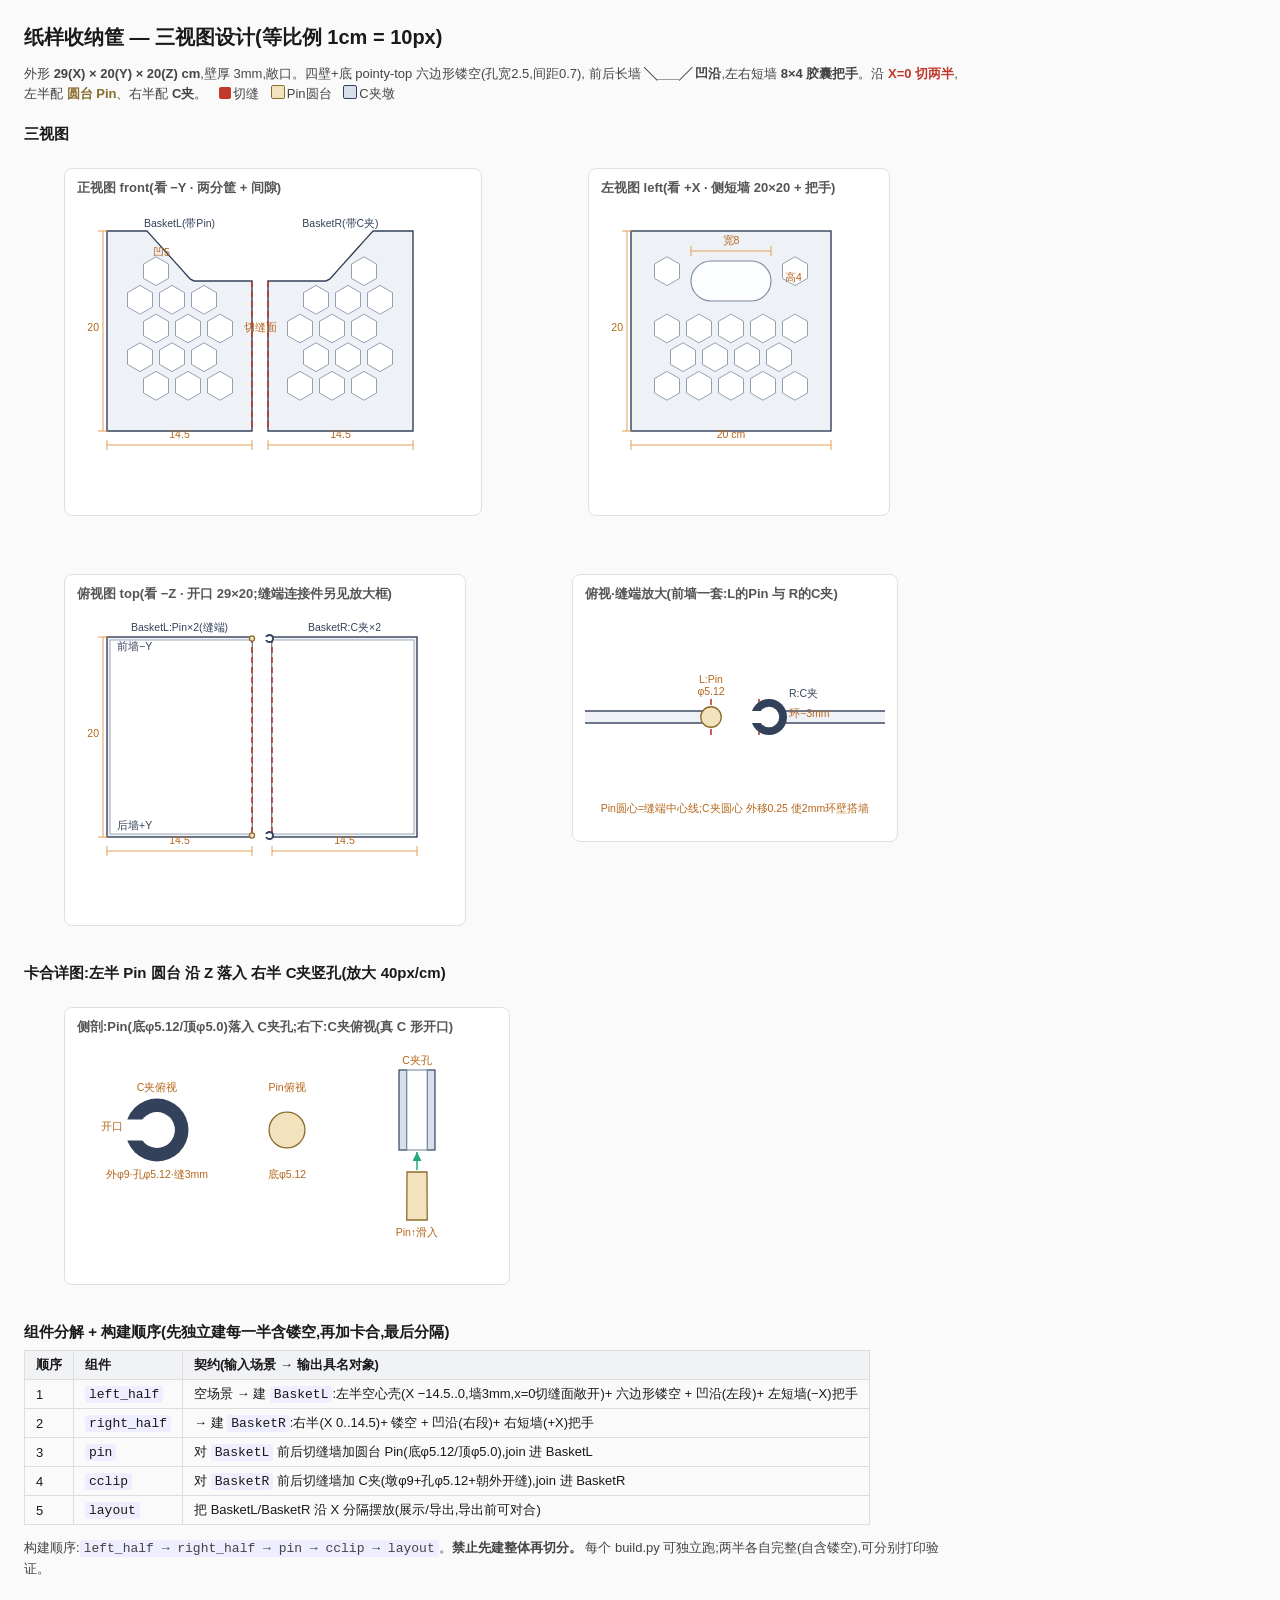
==== projects/basket/spec/preview.html @ 08e832f0 "Add spec-3d-model workflow scaffold + basket pilot spec - CLAUDE.md: 分层分治方法论 + 执行模型 + 坐标系统(绝对/相对/虚拟物" ====
<!DOCTYPE html>
<html lang="zh">
<head>
<meta charset="UTF-8">
<title>纸样收纳筐 · 三视图设计</title>
<style>
  body{font-family:-apple-system,"PingFang SC",sans-serif;margin:24px;color:#1a1a1a;background:#fafafa;}
  h1{font-size:20px;} h2{font-size:15px;margin:22px 0 8px;}
  p{font-size:13px;color:#444;max-width:940px;line-height:1.5;}
  .views{display:flex;gap:26px;flex-wrap:wrap;align-items:flex-start;}
  .view{background:#fff;border:1px solid #e0e0e0;border-radius:8px;padding:10px 12px;}
  .view figcaption{font-size:13px;color:#555;margin-bottom:4px;font-weight:600;}
  .edge{fill:#eef2f7;stroke:#33415a;stroke-width:1.4;}
  .inner{fill:#fff;stroke:#8894a5;stroke-width:0.8;}
  .hex{fill:#fff;stroke:#7a8aa0;stroke-width:0.8;}
  .hole{fill:#fbfdff;stroke:#7a8aa0;stroke-width:1.1;}
  .post{fill:#d7e0ea;stroke:#33415a;stroke-width:1.2;}
  .pin{fill:#f3e2be;stroke:#8a6d2b;stroke-width:1.3;}
  .cut{fill:none;stroke:#c0392b;stroke-width:1.6;stroke-dasharray:6 4;}
  .dim{stroke:#e08a2b;stroke-width:0.8;}
  .dimtxt{fill:#b5661a;font-size:10.5px;}
  .lbl{fill:#33415a;font-size:10.5px;}
  table{border-collapse:collapse;font-size:13px;margin-top:8px;}
  td,th{border:1px solid #ddd;padding:5px 11px;text-align:left;} th{background:#f0f2f5;}
  code{background:#eef;padding:1px 4px;border-radius:3px;}
  .k{display:inline-block;width:12px;height:12px;border-radius:2px;vertical-align:-1px;margin:0 2px 0 8px;}
</style>
</head>
<body>
  <h1>纸样收纳筐 — 三视图设计(等比例 1cm = 10px)</h1>
  <p>外形 <b>29(X) × 20(Y) × 20(Z) cm</b>,壁厚 3mm,敞口。四壁+底 pointy-top 六边形镂空(孔宽2.5,间距0.7),
     前后长墙 <b>╲___╱ 凹沿</b>,左右短墙 <b>8×4 胶囊把手</b>。沿 <b style="color:#c0392b">X=0 切两半</b>,
     左半配 <b style="color:#8a6d2b">圆台 Pin</b>、右半配 <b>C夹</b>。
     <span class="k" style="background:#c0392b"></span>切缝
     <span class="k" style="background:#f3e2be;border:1px solid #8a6d2b"></span>Pin圆台
     <span class="k" style="background:#d7e0ea;border:1px solid #33415a"></span>C夹墩
  </p>

  <h2>三视图</h2>
  <div class="views">
    <figure class="view">
      <figcaption>正视图 front(看 −Y · 两分筐 + 间隙)</figcaption>
      <svg id="svg-front" width="392" height="300"></svg>
    </figure>
    <figure class="view">
      <figcaption>左视图 left(看 +X · 侧短墙 20×20 + 把手)</figcaption>
      <svg id="svg-left" width="276" height="300"></svg>
    </figure>
    <figure class="view">
      <figcaption>俯视图 top(看 −Z · 开口 29×20;缝端连接件另见放大框)</figcaption>
      <svg id="svg-top" width="376" height="304"></svg>
    </figure>
    <figure class="view">
      <figcaption>俯视·缝端放大(前墙一套:L的Pin 与 R的C夹)</figcaption>
      <svg id="svg-seam" width="300" height="220"></svg>
    </figure>
  </div>

  <h2>卡合详图:左半 Pin 圆台 沿 Z 落入 右半 C夹竖孔(放大 40px/cm)</h2>
  <div class="views">
    <figure class="view">
      <figcaption>侧剖:Pin(底φ5.12/顶φ5.0)落入 C夹孔;右下:C夹俯视(真 C 形开口)</figcaption>
      <svg id="svg-joint" width="420" height="230"></svg>
    </figure>
  </div>

  <h2>组件分解 + 构建顺序(先独立建每一半含镂空,再加卡合,最后分隔)</h2>
  <table>
    <tr><th>顺序</th><th>组件</th><th>契约(输入场景 → 输出具名对象)</th></tr>
    <tr><td>1</td><td><code>left_half</code></td><td>空场景 → 建 <code>BasketL</code>:左半空心壳(X −14.5..0,墙3mm,x=0切缝面敞开)+ 六边形镂空 + 凹沿(左段)+ 左短墙(−X)把手</td></tr>
    <tr><td>2</td><td><code>right_half</code></td><td>→ 建 <code>BasketR</code>:右半(X 0..14.5)+ 镂空 + 凹沿(右段)+ 右短墙(+X)把手</td></tr>
    <tr><td>3</td><td><code>pin</code></td><td>对 <code>BasketL</code> 前后切缝墙加圆台 Pin(底φ5.12/顶φ5.0),join 进 BasketL</td></tr>
    <tr><td>4</td><td><code>cclip</code></td><td>对 <code>BasketR</code> 前后切缝墙加 C夹(墩φ9+孔φ5.12+朝外开缝),join 进 BasketR</td></tr>
    <tr><td>5</td><td><code>layout</code></td><td>把 BasketL/BasketR 沿 X 分隔摆放(展示/导出,导出前可对合)</td></tr>
  </table>
  <p>构建顺序:<code>left_half → right_half → pin → cclip → layout</code>。<b>禁止先建整体再切分。</b>
     每个 build.py 可独立跑;两半各自完整(自含镂空),可分别打印验证。</p>

<script>
// ===== 尺寸(镜像 params.py,cm) =====
const P = {
  LENGTH:29, WIDTH:20, HEIGHT:20, WALL:0.3,
  HEX_W:2.5, R:2.5/Math.sqrt(3), HH:1.25,
  SCALLOP_DIP:5, SCALLOP_CORNER:4, SCALLOP_FLAT:6,
  HANDLE_W:8, HANDLE_H:4, HANDLE_GAP_TOP:3,
  SEAM_HALF:0.75, JOINT_OD:0.9, JOINT_ID:0.512, JOINT_R:0.45,
  PIN_D_TOP:0.5, PIN_D_BOT:0.512, SLOT_W:0.30, JOINT_TOP:15, CCLIP_OFFSET:0.25,
};
const S = 10, PAD = 30;   // px/cm, 内边距
const NS = "http://www.w3.org/2000/svg";

// ===== 六边形中心坐标(由 params 算得,见 spec 说明) u=沿墙, v=竖直 =====
// 每行 [v, [u,...]]
const FRONT_HEX = [
  [4.52,[-9.6,-6.4,-3.2,3.2,6.4,9.6]],
  [7.38,[-11.2,-8.0,-4.8,4.8,8.0,11.2]],
  [10.25,[-9.6,-6.4,-3.2,3.2,6.4,9.6]],
  [13.12,[-11.2,-8.0,-4.8,4.8,8.0,11.2]],
  [15.98,[-9.6,9.6]],
];
const SIDE_HEX = [
  [4.52,[-6.4,-3.2,0.0,3.2,6.4]],
  [7.38,[-4.8,-1.6,1.6,4.8]],
  [10.25,[-6.4,-3.2,0.0,3.2,6.4]],
  [15.98,[-6.4,6.4]],
];

function el(tag, attrs){const e=document.createElementNS(NS,tag);for(const k in attrs)e.setAttribute(k,attrs[k]);return e;}
function add(svg,tag,attrs){const e=el(tag,attrs);svg.appendChild(e);return e;}
function txt(svg,x,y,s,cls="dimtxt",anchor="middle"){const e=el("text",{x,y,class:cls,"text-anchor":anchor});e.textContent=s;svg.appendChild(e);}

function profileZ(x){
  const mid=P.LENGTH/2-P.SCALLOP_CORNER, dip=P.HEIGHT-P.SCALLOP_DIP, ax=Math.abs(x);
  if(ax<=P.SCALLOP_FLAT)return dip;
  if(ax>=mid)return P.HEIGHT;
  return dip+(ax-P.SCALLOP_FLAT)/(mid-P.SCALLOP_FLAT)*P.SCALLOP_DIP;
}
// 画一个 pointy-top 六边形,中心(cx,cy)cm,map(a,b)->[px,py]
function hexAt(svg,cx,cy,map){
  const R=P.R,HH=P.HH,pts=[[0,R],[HH,R/2],[HH,-R/2],[0,-R],[-HH,-R/2],[-HH,R/2]];
  const s=pts.map(([dx,dy])=>{const[px,py]=map(cx+dx,cy+dy);return px.toFixed(1)+","+py.toFixed(1)}).join(" ");
  add(svg,"polygon",{class:"hex",points:s});
}
function dimH(svg,x0,x1,y,label,map){
  const[a,yb]=map(x0,y),[b]=map(x1,y);
  add(svg,"line",{class:"dim",x1:a,y1:yb,x2:b,y2:yb});
  add(svg,"line",{class:"dim",x1:a,y1:yb-5,x2:a,y2:yb+5});
  add(svg,"line",{class:"dim",x1:b,y1:yb-5,x2:b,y2:yb+5});
  txt(svg,(a+b)/2,yb-7,label);
}
function dimV(svg,x,z0,z1,label,map){
  const[px,a]=map(x,z0),[,b]=map(x,z1);
  add(svg,"line",{class:"dim",x1:px,y1:a,x2:px,y2:b});
  add(svg,"line",{class:"dim",x1:px-5,y1:a,x2:px+5,y2:a});
  add(svg,"line",{class:"dim",x1:px-5,y1:b,x2:px+5,y2:b});
  txt(svg,px-4,(a+b)/2,label,"dimtxt","end");
}

// ---------- 正视图:两个独立分筐 BasketL / BasketR,中间留间隙 ----------
(function(){
  const svg=document.getElementById("svg-front"),L=P.LENGTH,H=P.HEIGHT,GAP=1.6;
  // 每半宽 L/2=14.5;半的本地坐标 x∈[-L/2,0](左半) / [0,L/2](右半)
  // 摆放:左半整体左移 GAP/2,右半右移 GAP/2,中间空开
  const half=L/2;
  const map=(x,z)=>[PAD+(x+half+GAP/2)*S, PAD+(H-z)*S];  // 画布左边基准

  // 半个外轮廓(含凹沿的一侧):x 从 xin..xout
  function halfOutline(xin,xout){
    let p=[[xin,0]];
    const n=40;
    for(let i=0;i<=n;i++){const x=xin+(xout-xin)*i/n;p.push([x,profileZ(x)]);}
    p.push([xout,0]);
    return p;
  }
  // 左半:x -14.5..0(切缝在 x=0);左移 -GAP/2
  function drawHalf(sign){
    const dx=sign*GAP/2;
    const m=(x,z)=>map(x+dx,z);
    const xin = sign<0? -half : 0, xout = sign<0? 0 : half;
    const out=halfOutline(xin,xout).map(([x,z])=>m(x,z));
    add(svg,"polygon",{class:"edge",points:out.map(p=>p[0].toFixed(1)+","+p[1].toFixed(1)).join(" ")});
    // 六边形:仅该半 (u 落在 [xin,xout])
    FRONT_HEX.forEach(([v,us])=>us.forEach(u=>{ if(u>=xin&&u<=xout) hexAt(svg,u,v,m); }));
    // 切缝面(x=0 这条竖边)标红
    const t=m(0,profileZ(0)),b=m(0,0);
    add(svg,"line",{class:"cut",x1:t[0],y1:t[1],x2:b[0],y2:b[1]});
    return {m,xin,xout};
  }
  const Lh=drawHalf(-1), Rh=drawHalf(+1);
  // 标注:哪半是 Pin / 哪半是 C夹(连接件在前后墙内壁,此视图不可见,仅文字标注)
  txt(svg, Lh.m(-half/2,H)[0], Lh.m(0,H)[1]-4, "BasketL(带Pin)","lbl");
  txt(svg, Rh.m(half/2,H)[0], Rh.m(0,H)[1]-4, "BasketR(带C夹)","lbl");
  txt(svg, map(0,profileZ(0))[0], map(0,H/2)[1], "切缝面","dimtxt");
  // 尺寸:各半 14.5 + 凹沿深
  dimH(svg,-half,0,-1.4,"14.5",Lh.m);
  dimH(svg,0,half,-1.4,"14.5",Rh.m);
  dimV(svg,-half-0.4,0,H,"20",Lh.m);
  txt(svg,Lh.m(-half+P.SCALLOP_CORNER,H)[0]+6,Lh.m(0,H-P.SCALLOP_DIP/2)[1],"凹5","dimtxt","start");
})();

// ---------- 左视图 ----------
(function(){
  const svg=document.getElementById("svg-left"),W=P.WIDTH,H=P.HEIGHT;
  const map=(y,z)=>[PAD+(y+W/2)*S, PAD+(H-z)*S];
  const o=map(-W/2,H);
  add(svg,"rect",{class:"edge",x:o[0],y:o[1],width:W*S,height:H*S});
  SIDE_HEX.forEach(([v,us])=>us.forEach(u=>hexAt(svg,u,v,map)));
  // 胶囊把手 8×4,顶距墙顶3 → z 13..17
  const z1=P.HEIGHT-P.HANDLE_GAP_TOP, z0=z1-P.HANDLE_H;
  const hp=map(-P.HANDLE_W/2,z1), rpx=P.HANDLE_H/2*S;
  add(svg,"rect",{class:"hole",x:hp[0],y:hp[1],width:P.HANDLE_W*S,height:P.HANDLE_H*S,rx:rpx,ry:rpx});
  dimH(svg,-P.HANDLE_W/2,P.HANDLE_W/2,z1+1.0,"宽8",map);
  txt(svg,map(P.HANDLE_W/2,(z0+z1)/2)[0]+14,map(0,(z0+z1)/2)[1],"高4","dimtxt","start");
  dimH(svg,-W/2,W/2,-1.4,"20 cm",map);
  dimV(svg,-W/2-0.4,0,H,"20",map);
})();

// ---------- 俯视图:两分筐分开,墙框完整,连接件圆心按 requirement 规则 ----------
// 圆心(俯视):Pin 在该半缝端墙中心线上;C夹圆心沿墙长往缝外移 CCLIP_OFFSET(=0.25),
//   使 2mm 环壁与筐墙搭接。前后墙壁厚中心线 wy=±(W/2−WALL/2)。缝在各半 x=0。
// 画黑环+白孔+白3mm矩形 = 模拟 bool(白底即减掉),也是后续 bool 依据。
(function(){
  const svg=document.getElementById("svg-top"),L=P.LENGTH,W=P.WIDTH,t=P.WALL,GAP=2.0;
  const half=L/2;
  const map=(x,y)=>[PAD+(x+half+GAP/2)*S, PAD+(y+W/2)*S];
  const wyF=-(W/2-t/2), wyB=(W/2-t/2);   // 前墙/后墙 壁厚中心线 y

  function cclip(m,cx,wy,openSign){
    // 黑环:填黑大圆
    const c=m(cx,wy);
    add(svg,"circle",{cx:c[0],cy:c[1],r:P.JOINT_R*S,fill:"#33415a"});
    // 白孔 φ5.12
    add(svg,"circle",{cx:c[0],cy:c[1],r:P.JOINT_ID/2*S,fill:"#fff"});
    // 白 3mm 矩形:从孔通到环外,朝 openSign 方向(沿墙长 x),模拟 bool 减出开口
    const sl=P.SLOT_W/2*S, rr=P.JOINT_R*S;
    const x0 = openSign<0 ? c[0]-rr-1 : c[0];
    add(svg,"rect",{x:x0,y:c[1]-sl,width:rr+1,height:P.SLOT_W*S,fill:"#fff"});
  }

  function drawHalf(sign){
    const dx=sign*GAP/2;
    const m=(x,y)=>map(x+dx,y);
    const xin=sign<0?-half:0, xout=sign<0?0:half;
    add(svg,"rect",{class:"edge",x:m(xin,-W/2)[0],y:m(xin,-W/2)[1],width:(xout-xin)*S,height:W*S});
    // 内腔:缝面(x=0)敞开,另三面留壁
    const inx0=sign<0? xin+t : 0, inx1=sign<0? 0 : xout-t;
    add(svg,"rect",{class:"inner",x:m(inx0,-W/2+t)[0],y:m(inx0,-W/2+t)[1],
      width:(inx1-inx0)*S,height:(W-2*t)*S});
    // 缝面红线(x=0)
    const a=m(0,-W/2),b=m(0,W/2);
    add(svg,"line",{class:"cut",x1:a[0],y1:a[1],x2:b[0],y2:b[1]});
    // 连接件
    [wyF,wyB].forEach(wy=>{
      if(sign<0){ // L:Pin 圆心在缝端(x=0)墙中心线
        const c=m(0,wy);
        add(svg,"circle",{class:"pin",cx:c[0],cy:c[1],r:P.PIN_D_BOT/2*S});
      }else{      // R:C夹 圆心从缝端(x=0)往缝外(−x)移 CCLIP_OFFSET
        cclip(m, -P.CCLIP_OFFSET, wy, -1);
      }
    });
    return {m};
  }
  const Lh=drawHalf(-1), Rh=drawHalf(+1);
  txt(svg,Lh.m(-half/2,0)[0],Lh.m(0,-W/2)[1]-6,"BasketL:Pin×2(缝端)","lbl");
  txt(svg,Rh.m(half/2,0)[0],Rh.m(0,-W/2)[1]-6,"BasketR:C夹×2","lbl");
  txt(svg,Lh.m(-half+1,0)[0],Lh.m(0,-W/2+t+1)[1],"前墙−Y","lbl","start");
  txt(svg,Lh.m(-half+1,0)[0],Lh.m(0,W/2-t-0.5)[1],"后墙+Y","lbl","start");
  dimH(svg,-half,0,W/2+1.4,"14.5",Lh.m);
  dimH(svg,0,half,W/2+1.4,"14.5",Rh.m);
  dimV(svg,-half-0.4,-W/2,W/2,"20",Lh.m);
})();

// ---------- 俯视·缝端放大(40px/cm):前墙一套连接件,坐标按 requirement 规则 ----------
// 局部坐标:壁厚中心线=0(横轴=沿墙长 X;纵轴=墙厚 Y,墙占 −WALL/2..+WALL/2)。
// 缝在 X=0。GAP 表两半展示间隙。Pin 圆心(L)=(0,0);C夹圆心(R)=(+CCLIP_OFFSET? )见下。
(function(){
  const svg=document.getElementById("svg-seam"), s=40, GAP=1.2;
  const cx0=150, cy0=110;   // 画布中心=缝(墙中心线)
  const m=(x,y)=>[cx0 + x*s, cy0 - y*s];  // x沿墙长(右+), y墙厚(上+)
  // 墙厚上下缘
  const wt=P.WALL;
  // L 半墙:x from -6..-GAP/2(示意一段),厚 -wt/2..+wt/2
  add(svg,"rect",{class:"edge",x:m(-6,wt/2)[0],y:m(-6,wt/2)[1],width:(6-GAP/2)*s,height:wt*s});
  // R 半墙:x from +GAP/2..+6
  add(svg,"rect",{class:"edge",x:m(GAP/2,wt/2)[0],y:m(GAP/2,wt/2)[1],width:(6-GAP/2)*s,height:wt*s});
  // 缝面红线(两半各自的 x=0,展示时被 GAP 分开)
  add(svg,"line",{class:"cut",x1:m(-GAP/2,wt/2+0.3)[0],y1:m(0,wt/2+0.3)[1],x2:m(-GAP/2,-wt/2-0.3)[0],y2:m(0,-wt/2-0.3)[1]});
  add(svg,"line",{class:"cut",x1:m(GAP/2,wt/2+0.3)[0],y1:m(0,wt/2+0.3)[1],x2:m(GAP/2,-wt/2-0.3)[0],y2:m(0,-wt/2-0.3)[1]});
  // L 的 Pin:圆心在该半缝端(x=-GAP/2)墙中心线 y=0
  const pc=m(-GAP/2,0);
  add(svg,"circle",{class:"pin",cx:pc[0],cy:pc[1],r:P.PIN_D_BOT/2*s});
  txt(svg,pc[0],pc[1]-P.JOINT_R*s-16,"L:Pin");
  txt(svg,pc[0],pc[1]-P.JOINT_R*s-4,"φ5.12","dimtxt");
  // R 的 C夹:圆心从该半缝端(x=+GAP/2)沿墙长外移 CCLIP_OFFSET(往 +x,即离缝进墙体)
  const ccx=GAP/2 + P.CCLIP_OFFSET, cc=m(ccx,0), R=P.JOINT_R*s, rr=P.JOINT_ID/2*s, hw=P.SLOT_W/2*s;
  add(svg,"circle",{cx:cc[0],cy:cc[1],r:R,fill:"#33415a"});   // 黑环
  add(svg,"circle",{cx:cc[0],cy:cc[1],r:rr,fill:"#fff"});     // 白孔
  add(svg,"rect",{x:cc[0]-R-1,y:cc[1]-hw,width:R+1,height:P.SLOT_W*s,fill:"#fff"}); // 白3mm→朝缝(左)开口
  txt(svg,cc[0]+R+2,cc[1]-R-2,"R:C夹","lbl","start");
  txt(svg,cc[0]+R+2,cc[1],"环−3mm","dimtxt","start");
  // 说明
  txt(svg,cx0,205,"Pin圆心=缝端中心线;C夹圆心 外移0.25 使2mm环壁搭墙","dimtxt");
})();

// ---------- 卡合详图(放大 70px/cm):C夹俯视(环−矩形) · Pin俯视 · 侧剖上滑 ----------
(function(){
  const svg=document.getElementById("svg-joint"),s=70;
  const arrow=el("marker",{id:"ar",markerWidth:8,markerHeight:8,refX:6,refY:3,orient:"auto"});
  arrow.appendChild(el("path",{d:"M0,0 L6,3 L0,6 Z",fill:"#2a7"}));
  const defs=el("defs",{});defs.appendChild(arrow);svg.appendChild(defs);
  const R=P.JOINT_R*s, r=P.JOINT_ID/2*s, hw=P.SLOT_W/2*s;

  // === (a) C夹俯视 = 黑环 + 白孔 + 白3mm矩形(= bool 减出开口),朝左开口 ===
  const ax=80, ay=90;
  add(svg,"circle",{cx:ax,cy:ay,r:R,fill:"#33415a"});
  add(svg,"circle",{cx:ax,cy:ay,r:r,fill:"#fff"});
  add(svg,"rect",{x:ax-R-1,y:ay-hw,width:R+1,height:P.SLOT_W*s,fill:"#fff"});
  txt(svg,ax,ay-R-8,"C夹俯视");
  txt(svg,ax,ay+R+16,"外φ9·孔φ5.12·缝3mm");
  txt(svg,ax-R-3,ay,"开口","dimtxt","end");

  // === (b) Pin俯视 = 实心圆(此处画底径 φ5.12) ===
  const bx2=210, by2=90;
  add(svg,"circle",{cx:bx2,cy:by2,r:P.PIN_D_BOT/2*s,class:"pin"});
  txt(svg,bx2,by2-R-8,"Pin俯视");
  txt(svg,bx2,by2+R+16,"底φ5.12");

  // === (c) 侧剖:C夹孔在上,Pin圆台在下,底大顶小,从下往上滑入 ===
  const cx=340;
  const ro=P.JOINT_OD/2*40, ri=P.JOINT_ID/2*40;  // 侧剖用 40px/cm 省宽
  const postT=30, postB=110;
  add(svg,"rect",{class:"post",x:cx-ro,y:postT,width:ro-ri,height:postB-postT});
  add(svg,"rect",{class:"post",x:cx+ri,y:postT,width:ro-ri,height:postB-postT});
  add(svg,"rect",{class:"hole",x:cx-ri,y:postT,width:2*ri,height:postB-postT});
  txt(svg,cx,postT-6,"C夹孔");
  const pT=132, pB=180, bw=P.PIN_D_BOT/2*40, tw=P.PIN_D_TOP/2*40;
  add(svg,"polygon",{class:"pin",points:`${cx-bw},${pB} ${cx+bw},${pB} ${cx+tw},${pT} ${cx-tw},${pT}`});
  add(svg,"line",{x1:cx,y1:pT-2,x2:cx,y2:postB+2,stroke:"#2a7","stroke-width":1.5,"marker-end":"url(#ar)"});
  txt(svg,cx,pB+16,"Pin↑滑入");
})();
</script>
</body>
</html>
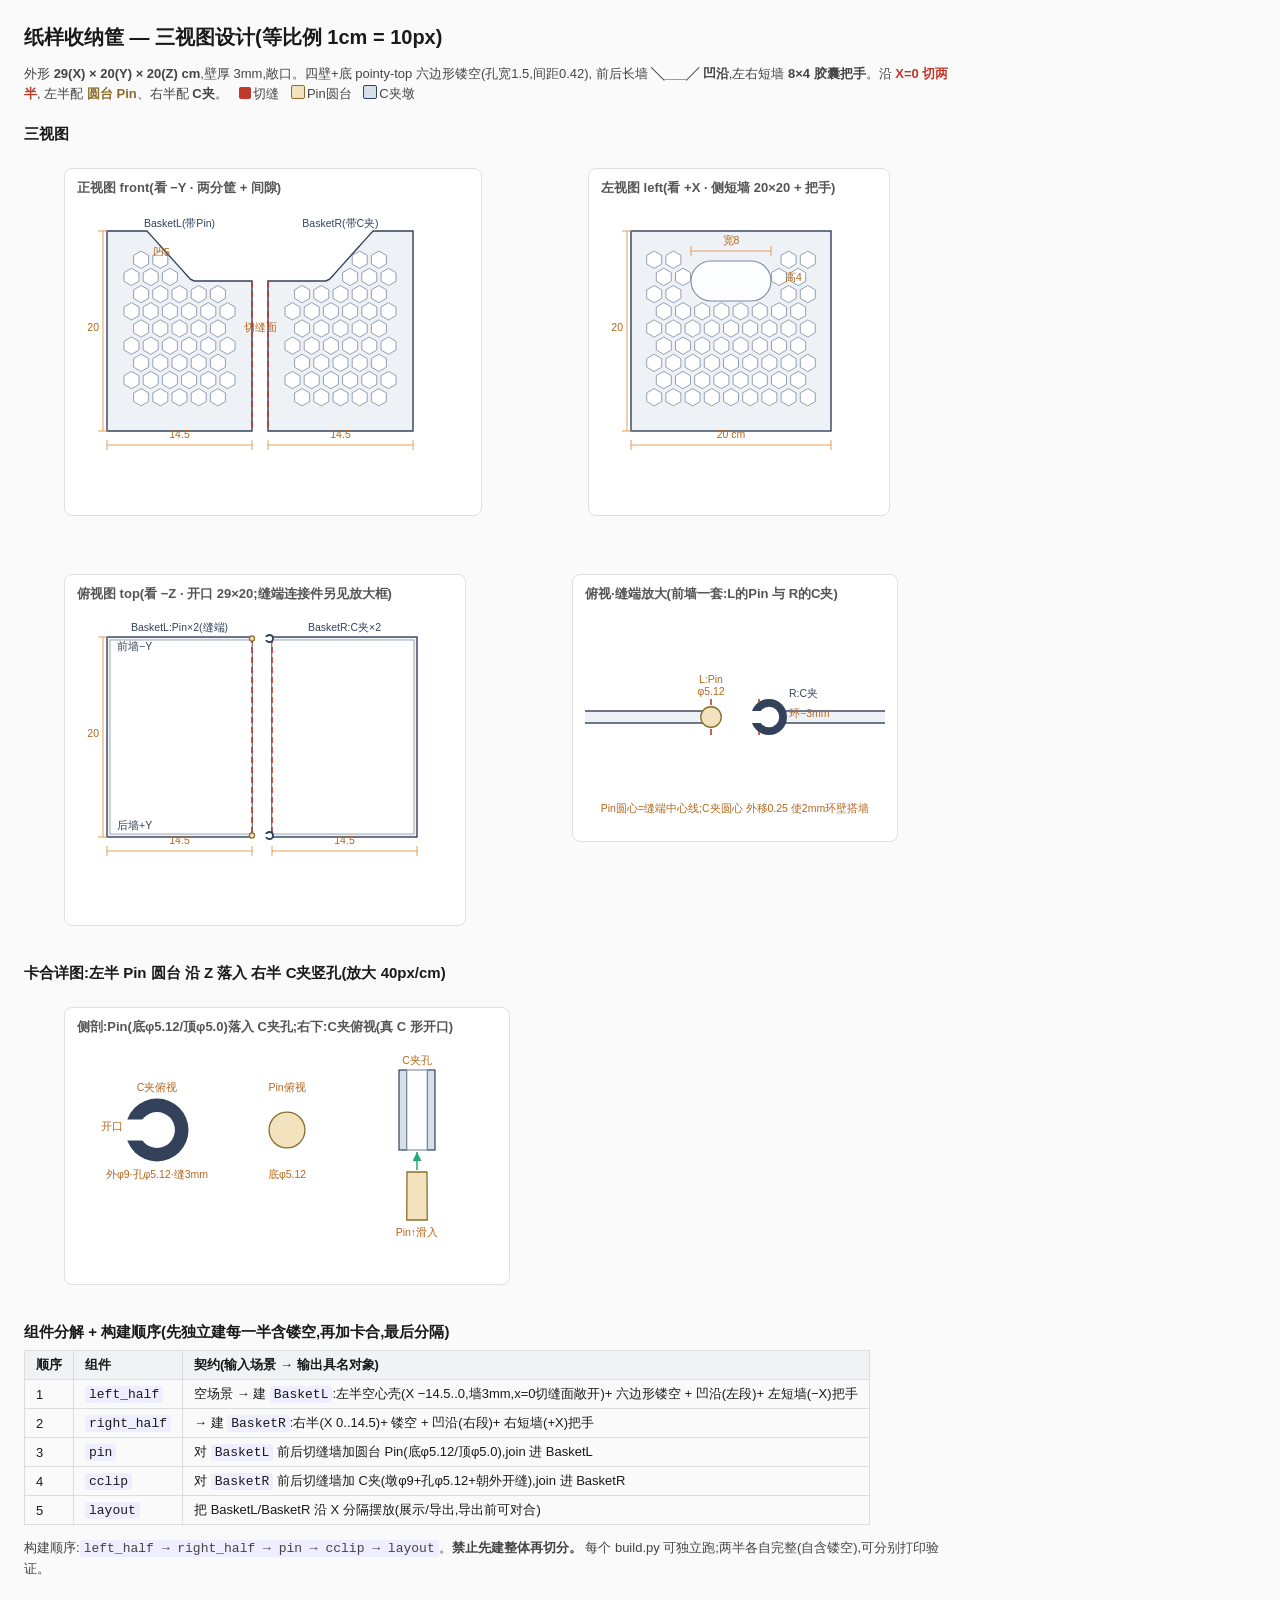
==== commit a1e23c31: "basket: 六边形缩到1.5cm/间距0.42(9行镂空);修密集切割器布尔吃墙 - HEX_W 2.5→1.5, HEX_GAP 0.7→0.42(等比缩,间距/孔宽比保持0.28) - pre" ====
--- a/projects/basket/spec/preview.html
+++ b/projects/basket/spec/preview.html
@@ -28,7 +28,7 @@
 </head>
 <body>
   <h1>纸样收纳筐 — 三视图设计(等比例 1cm = 10px)</h1>
-  <p>外形 <b>29(X) × 20(Y) × 20(Z) cm</b>,壁厚 3mm,敞口。四壁+底 pointy-top 六边形镂空(孔宽2.5,间距0.7),
+  <p>外形 <b>29(X) × 20(Y) × 20(Z) cm</b>,壁厚 3mm,敞口。四壁+底 pointy-top 六边形镂空(孔宽1.5,间距0.42),
      前后长墙 <b>╲___╱ 凹沿</b>,左右短墙 <b>8×4 胶囊把手</b>。沿 <b style="color:#c0392b">X=0 切两半</b>,
      左半配 <b style="color:#8a6d2b">圆台 Pin</b>、右半配 <b>C夹</b>。
      <span class="k" style="background:#c0392b"></span>切缝
@@ -77,10 +77,11 @@
      每个 build.py 可独立跑;两半各自完整(自含镂空),可分别打印验证。</p>
 
 <script>
-// ===== 尺寸(镜像 params.py,cm) =====
+// ===== 尺寸(镜像 model.json,cm) =====
 const P = {
   LENGTH:29, WIDTH:20, HEIGHT:20, WALL:0.3,
-  HEX_W:2.5, R:2.5/Math.sqrt(3), HH:1.25,
+  HEX_W:1.5, HEX_GAP:0.42, R:1.5/Math.sqrt(3), HH:0.75,
+  MARGIN_SIDE:1.0, MARGIN_BOTTOM:1.2, MARGIN_TOP:1.0,
   SCALLOP_DIP:5, SCALLOP_CORNER:4, SCALLOP_FLAT:6,
   HANDLE_W:8, HANDLE_H:4, HANDLE_GAP_TOP:3,
   SEAM_HALF:0.75, JOINT_OD:0.9, JOINT_ID:0.512, JOINT_R:0.45,
@@ -89,21 +90,49 @@
 const S = 10, PAD = 30;   // px/cm, 内边距
 const NS = "http://www.w3.org/2000/svg";
 
-// ===== 六边形中心坐标(由 params 算得,见 spec 说明) u=沿墙, v=竖直 =====
-// 每行 [v, [u,...]]
-const FRONT_HEX = [
-  [4.52,[-9.6,-6.4,-3.2,3.2,6.4,9.6]],
-  [7.38,[-11.2,-8.0,-4.8,4.8,8.0,11.2]],
-  [10.25,[-9.6,-6.4,-3.2,3.2,6.4,9.6]],
-  [13.12,[-11.2,-8.0,-4.8,4.8,8.0,11.2]],
-  [15.98,[-9.6,9.6]],
-];
-const SIDE_HEX = [
-  [4.52,[-6.4,-3.2,0.0,3.2,6.4]],
-  [7.38,[-4.8,-1.6,1.6,4.8]],
-  [10.25,[-6.4,-3.2,0.0,3.2,6.4]],
-  [15.98,[-6.4,6.4]],
-];
+// ===== 六边形中心坐标:与 op hex_array.py 同算法自动生成(u=沿墙, v=竖直) =====
+// 改 model.json 的 HEX_W/HEX_GAP/margins 后,只需同步上面的 P,三视图自动重排。
+const HEX_H = 2*P.R, DX = P.HEX_W+P.HEX_GAP, DY = 0.75*HEX_H+P.HEX_GAP;
+const UP_LO = P.WALL+P.MARGIN_BOTTOM, UP_HI = P.HEIGHT-P.MARGIN_TOP;   // z0=0
+
+function hitsHandle(u,v){
+  const zhi=P.HEIGHT-P.HANDLE_GAP_TOP, zlo=zhi-P.HANDLE_H;
+  return (u-P.HH < P.HANDLE_W/2 && u+P.HH > -P.HANDLE_W/2 && v-P.R < zhi && v+P.R > zlo);
+}
+// 在 [a0,a1]×[u0,u1] 铺六边形,返回中心 [{u,v}]。opts:{seam(缝绝对x),profile,handle}
+function tileRect(a0,a1,u0,u1,opts={}){
+  const out=[], uspan=u1-u0;
+  let nv = uspan < 0.75*HEX_H ? 0 : Math.floor((uspan+P.HEX_GAP)/DY);
+  if(nv>0 && nv%2===0) nv--;
+  nv=Math.max(nv,1);
+  const vFirst=u0+(uspan-(nv-1)*DY)/2, acenter=(a0+a1)/2;
+  for(let r=0;r<nv;r++){
+    const vc=vFirst+r*DY, off=(r%2===0)?0:DX/2;
+    let m=0;
+    while(m<=200){
+      const cands=(off===0&&m===0)?[0]:[off+m*DX,-(off+m*DX)];
+      let anyIn=false;
+      for(const c of cands){
+        const uc=acenter+c;
+        if(uc-P.HH<a0 || uc+P.HH>a1) continue;
+        anyIn=true;
+        if(opts.seam!==undefined && Math.abs(uc-opts.seam)-P.HH < P.SEAM_HALF) continue;
+        if(opts.profile && vc+P.R > profileZ(uc)) continue;
+        if(opts.handle && hitsHandle(uc,vc)) continue;
+        out.push({u:uc,v:vc});
+      }
+      if(!anyIn && m>0) break;
+      m++;
+    }
+  }
+  return out;
+}
+// 前墙:两半各自铺(缝在 x=0,含凹沿 profile)。ms=margin_side
+const MS=P.MARGIN_SIDE, half=P.LENGTH/2;
+const FRONT_HEX_L = tileRect(-half+MS, 0-MS, UP_LO, UP_HI, {seam:0, profile:true});
+const FRONT_HEX_R = tileRect(0+MS, half-MS, UP_LO, UP_HI, {seam:0, profile:true});
+// 短墙:沿 Y 铺,避开把手
+const SIDE_HEX = tileRect(-P.WIDTH/2+MS, P.WIDTH/2-MS, UP_LO, UP_HI, {handle:true});
 
 function el(tag, attrs){const e=document.createElementNS(NS,tag);for(const k in attrs)e.setAttribute(k,attrs[k]);return e;}
 function add(svg,tag,attrs){const e=el(tag,attrs);svg.appendChild(e);return e;}
@@ -159,8 +188,8 @@
     const xin = sign<0? -half : 0, xout = sign<0? 0 : half;
     const out=halfOutline(xin,xout).map(([x,z])=>m(x,z));
     add(svg,"polygon",{class:"edge",points:out.map(p=>p[0].toFixed(1)+","+p[1].toFixed(1)).join(" ")});
-    // 六边形:仅该半 (u 落在 [xin,xout])
-    FRONT_HEX.forEach(([v,us])=>us.forEach(u=>{ if(u>=xin&&u<=xout) hexAt(svg,u,v,m); }));
+    // 六边形:该半自己的一组(自动生成,已含凹沿/缝禁孔带)
+    (sign<0?FRONT_HEX_L:FRONT_HEX_R).forEach(({u,v})=>hexAt(svg,u,v,m));
     // 切缝面(x=0 这条竖边)标红
     const t=m(0,profileZ(0)),b=m(0,0);
     add(svg,"line",{class:"cut",x1:t[0],y1:t[1],x2:b[0],y2:b[1]});
@@ -184,7 +213,7 @@
   const map=(y,z)=>[PAD+(y+W/2)*S, PAD+(H-z)*S];
   const o=map(-W/2,H);
   add(svg,"rect",{class:"edge",x:o[0],y:o[1],width:W*S,height:H*S});
-  SIDE_HEX.forEach(([v,us])=>us.forEach(u=>hexAt(svg,u,v,map)));
+  SIDE_HEX.forEach(({u,v})=>hexAt(svg,u,v,map));
   // 胶囊把手 8×4,顶距墙顶3 → z 13..17
   const z1=P.HEIGHT-P.HANDLE_GAP_TOP, z0=z1-P.HANDLE_H;
   const hp=map(-P.HANDLE_W/2,z1), rpx=P.HANDLE_H/2*S;
